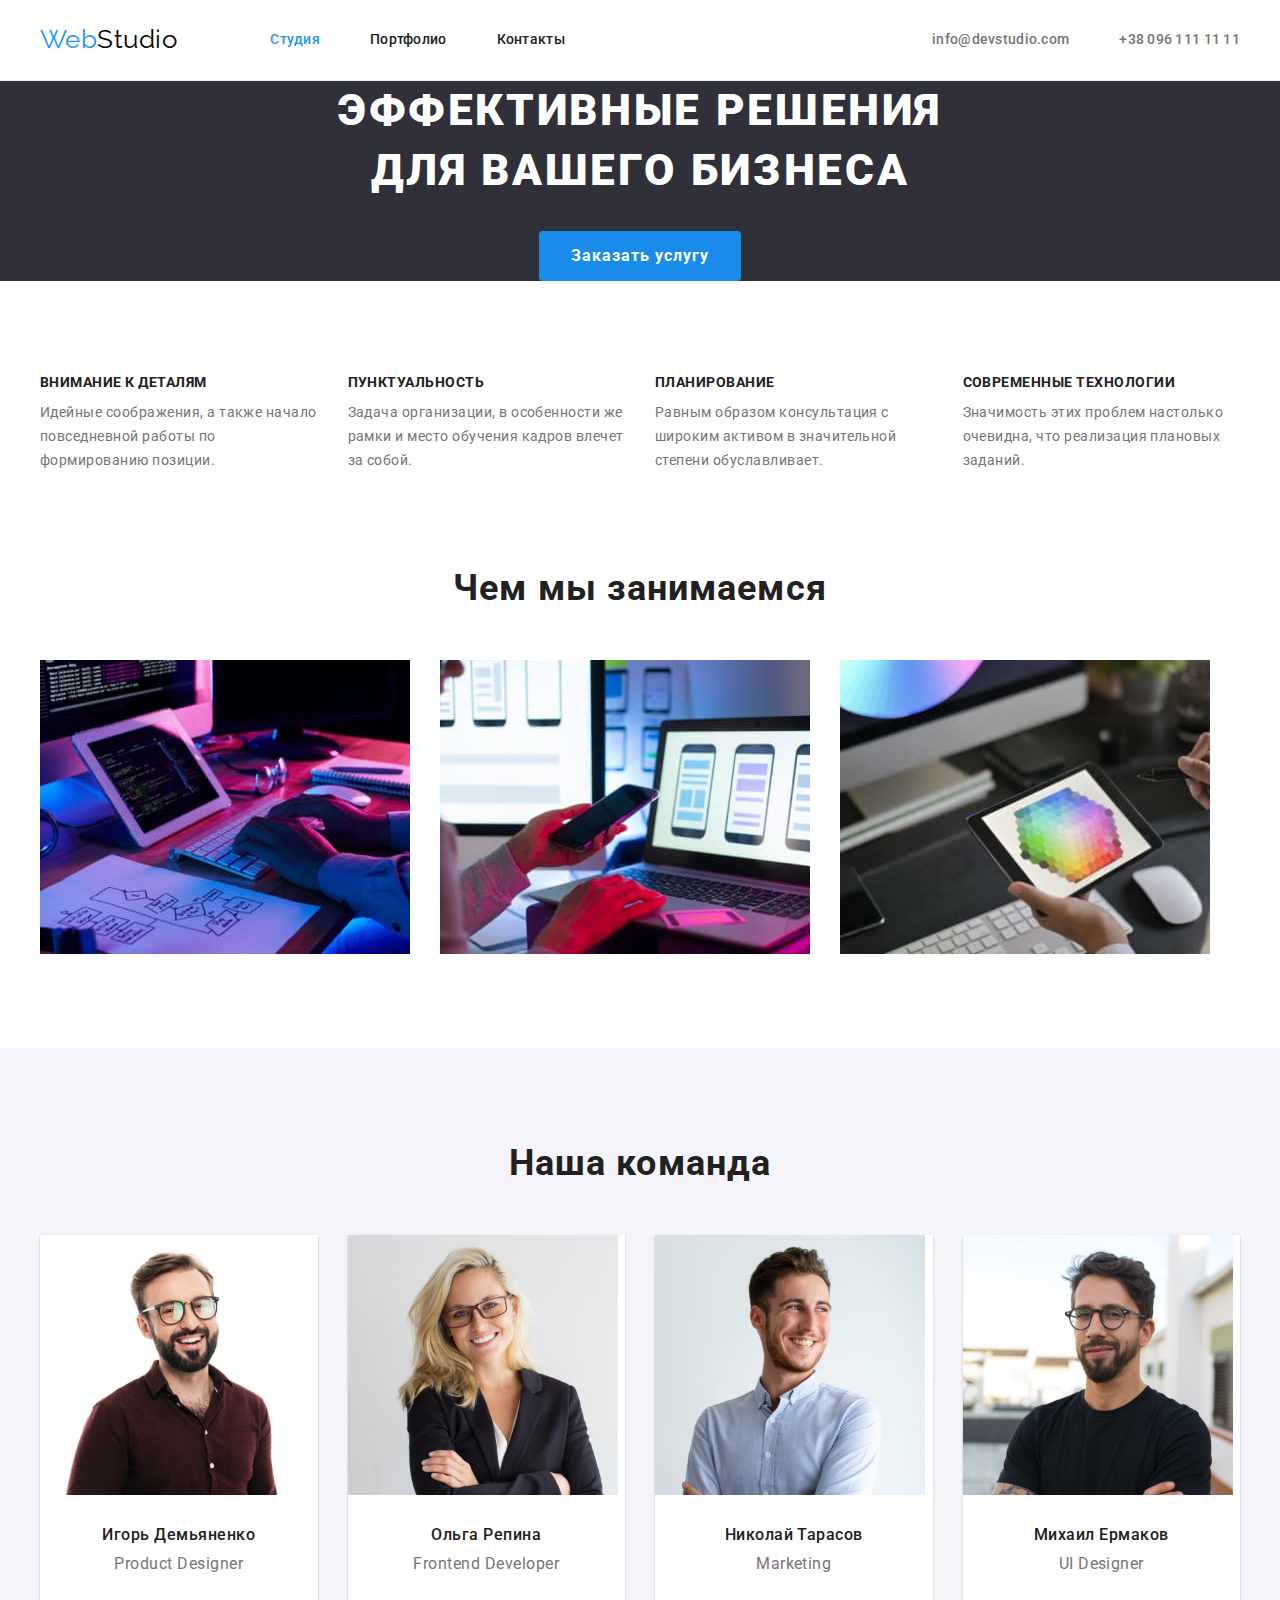
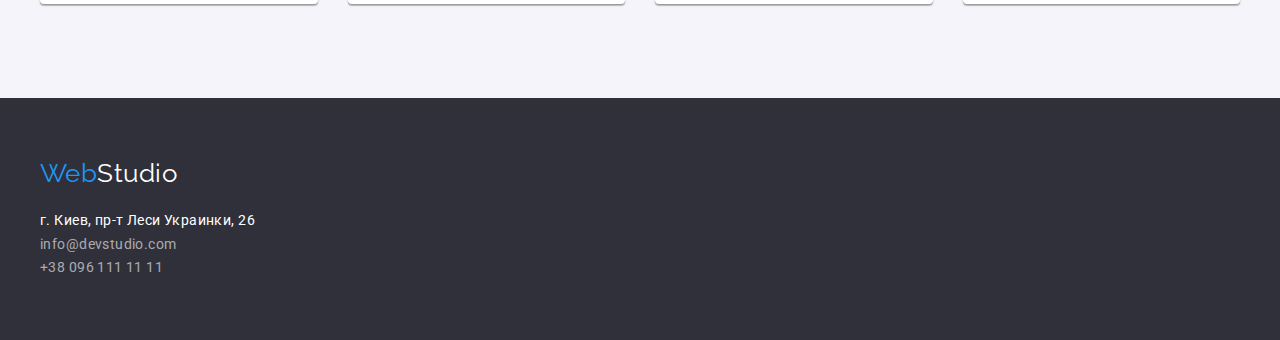
==== index.html @ 028fda59 "Копирует файлы и папки с ДЗ-3" ====
<!DOCTYPE html>
  <html lang="ru">
  <head>
    <meta charset="UTF-8">
    <meta http-equiv="X-UA-Compatible" content="IE=edge">
    <meta name="viewport" content="width=device-width, initial-scale=1.0">
    <title>Студия</title>
    <link rel="preconnect" href="https://fonts.googleapis.com">
    <link rel="preconnect" href="https://fonts.gstatic.com" crossorigin>
    <link href="https://fonts.googleapis.com/css2?family=Raleway:wght@700&family=Roboto:wght@400;500;700;900&display=swap"
      rel="stylesheet">
    <link rel="stylesheet" href="https://cdnjs.cloudflare.com/ajax/libs/modern-normalize/1.1.0/modern-normalize.min.css"
      integrity="sha512-wpPYUAdjBVSE4KJnH1VR1HeZfpl1ub8YT/NKx4PuQ5NmX2tKuGu6U/JRp5y+Y8XG2tV+wKQpNHVUX03MfMFn9Q=="
      crossorigin="anonymous" referrerpolicy="no-referrer">
    <link rel="stylesheet" href="./css/reset.css">
    <link rel="stylesheet" href="./css/styles.css">
  </head>
  <body>
    <!-- Шапка сайта -->
    <header class="page-header">
      <div class="container header-container">
        <!-- Главная навигация -->
        <nav class="site-nav">
            <a class="logo" href="index.html" lang="en">Web<span class="logo-header-black">Studio</span></a>
          <ul class="main-nav">
            <li class="item"><a href="index.html" class="link current">Студия</a></li>
            <li class="item"><a href="portfolio.html" class="link">Портфолио</a></li>
            <li class="item"><a href="" class="link">Контакты</a></li>
          </ul>
        </nav>
        <!-- Контакты -->
        <ul class="contacts-nav">
          <li class="item"><a class="link" href="mailto:info@devstudio.com">info@devstudio.com</a></li>
          <li class="item"><a class="link" href="tel:+380961111111">+38 096 111 11 11</a></li>
        </ul>
      </div>
    </header>
    <!-- Уникальный контент страницы -->
    <main>
      <!-- Блок герой -->
      <section class="hero">
        <h1 class="hero-title">Эффективные решения для вашего бизнеса</h1>
        <button class="hero-btn btn" type="button">Заказать услугу</button>
      </section>
      <!-- Наши преимущества -->
      <section class="section">
        <div class="container">
          <!-- Скрыть этот заголовок с помощью css -->
          <h2 class="section-title hiden">Наши преимущества</h2>
          <ul class="feature-list">
            <li class="item">
              <h3 class="title">Внимание к деталям</h3>
              <p class="text">Идейные соображения, а также начало повседневной работы по формированию позиции.</p>
            </li>
            <li class="item">
              <h3 class="title">Пунктуальность</h3>
              <p class="text">Задача организации, в особенности же рамки и место обучения кадров влечет за собой.</p>
            </li>
            <li class="item">
              <h3 class="title">Планирование</h3>
              <p class="text">Равным образом консультация с широким активом в значительной степени обуславливает.</p>
            </li>
            <li class="item">
              <h3 class="title">Современные технологии</h3>
              <p class="text">Значимость этих проблем настолько очевидна, что реализация плановых заданий.</p>
            </li>
          </ul>
        </div>
          </section>
          <!-- Чем мы занимаемся -->
          <section class="section no-padding-top">
            <div class="container">
              <h2 class="section-title">Чем мы занимаемся</h2>
              <ul class="gallery-list">
                <li class="item"><img src="./images/website.jpg" alt="Десктопные приложения" width="370" /></li>
                <li class="item"><img src="./images/mobile.jpg" alt="Мобильные приложения" width="370" /></li>
                <li class="item"><img src="./images/design.jpg" alt="Дизайнерские решения" width="370" /></li>
              </ul>
            </div>
          </section>
          <!-- Наша команда -->
          <section class="section team">
            <div class="container">
              <h2 class="section-title">Наша команда</h2>
              <ul class="team-list">
                <li class="item">
                  <img class="photo" src="./images/product-designer.jpg" alt="Product Designer" width="270">
                  <div class="team-employee">
                    <h3 class="member">Игорь Демьяненко</h3>
                    <p class="position" lang="en">Product Designer</p>
                  </div>
                </li>
                <li class="item">
                  <img class="photo" src="./images/frontent-developer.jpg" alt="Frontend Developer" width="270">
                  <div class="team-employee">
                    <h3 class="member">Ольга Репина</h3>
                    <p class="position" lang="en">Frontend Developer</p>
                  </div>
                </li>
                <li class="item">
                  <img class="photo" src="./images/marketing.jpg" alt="Marketing" width="270">
                  <div class="team-employee">
                    <h3 class="member">Николай Тарасов</h3>
                    <p class="position" lang="en">Marketing</p>
                  </div>
                </li>
                <li class="item">
                  <img class="photo" src="./images/ui-designer.jpg" alt="UI Designer" width="270">
                  <div class="team-employee">
                    <h3 class="member">Михаил Ермаков</h3>
                    <p class="position" lang="en">UI Designer</p>
                  </div>
                </li>
              </ul>
            </div>
      </section>
    </main>
    <footer class="footer">
      <div class="container">
        <a class="logo logo-footer" href="index.html" lang="en">Web<span class="logo-footer-white">Studio</span></a>
        <address>
          <ul class="contacts-footer">
            <li><a class="link"
                href="https://www.google.com.ua/maps/place/%D0%B1%D1%83%D0%BB.+%D0%9B%D0%B5%D1%81%D0%B8+%D0%A3%D0%BA%D1%80%D0%B0%D0%B8%D0%BD%D0%BA%D0%B8,+26,+%D0%9A%D0%B8%D0%B5%D0%B2,+02000/@50.4265841,30.5361971,17z/data=!3m1!4b1!4m5!3m4!1s0x40d4cf0e033ecbe9:0x57a4dffefec77da0!8m2!3d50.4265807!4d30.5383858?hl=ru"><span
                  class="address">г. Киев, пр-т Леси Украинки, 26</span></a>
            </li>
            <li><a class="link" href="mailto:info@devstudio.com">info@devstudio.com</a>
            </li>
            <li><a class="link" href="tel:+380961111111">+38 096 111 11 11</a>
            </li>
          </ul>
        </address>
      </div>
    </footer>
  </body>
  </html>
---- css/styles.css ----
:root {
  --primary-text-color: #757575;
  --title-text-color: #212121;
  --accent-color: #2196f3;
  --card-set-gap: 30px;
  --card-shadow: 0px 1px 3px rgba(0, 0, 0, 0.12), 0px 1px 1px rgba(0, 0, 0, 0.14),
    0px 2px 1px rgba(0, 0, 0, 0.2);
  --card-border: 1px solid #eeeeee;
}

body {
  background-color: #ffffff;
  color: var(--primary-text-color);
  font-family: Roboto, sans-serif;
  letter-spacing: 0.03em;
}

.container {
  width: 1200px;
  padding-left: 15px;
  padding-right: 15px;
  margin: 0 auto;
}

/* Шапка сайта */
.page-header {
  border-bottom: 1px solid #ececec;
}

.header-container {
  display: flex;
  align-items: center;
  justify-content: space-between;
}

.site-nav {
  display: flex;
  align-items: center;
}

/* Логотип */
.logo {
  color: var(--accent-color);
  font-family: Raleway, sans-serif;
  font-size: 26px;
  line-height: 1.2;
}

.logo-header-black {
  color: #000000;
}

/* Главная навигация */
.main-nav {
  display: flex;
  margin-left: 93px;
}

.main-nav .item:not(:last-child) {
  margin-right: 50px;
}

.main-nav .link {
  display: block;
  padding-top: 32px;
  padding-bottom: 32px;

  color: var(--title-text-color);
  font-weight: 500;
  font-size: 14px;
  line-height: 1.14;
  letter-spacing: 0.02em;
}

/* Контакты хедер*/
.contacts-nav {
  display: flex;
}

.contacts-nav .item:not(:last-child) {
  margin-right: 50px;
}

.contacts-nav .link {
  display: block;
  padding-top: 32px;
  padding-bottom: 32px;

  color: var(--primary-text-color);
  font-weight: 500;
  font-size: 14px;
  line-height: 1.14;
  letter-spacing: 0.02em;
}

.main-nav .link:hover,
.main-nav .link:focus,
.contacts-nav .link:hover,
.contacts-nav .link:focus {
  color: var(--accent-color);
}

.main-nav .link.current {
  color: var(--accent-color);
}

/* Блок герой, футер*/
.hero {
  background-color: #2f303a;
}

.hero {
  text-align: center;
}

.hero-title {
  margin-bottom: 30px;
  max-width: 696px;
  margin-left: auto;
  margin-right: auto;

  color: #ffffff;
  font-weight: 900;
  font-size: 44px;
  line-height: 1.36;
  letter-spacing: 0.06em;
  text-transform: uppercase;
}

/* Кнопка */
.btn {
  border-radius: 4px;

  font-family: inherit;
  font-weight: 700;
  font-size: 16px;
  line-height: 1.9;
  text-align: center;
  letter-spacing: 0.06em;
  cursor: pointer;
}

.hero-btn {
  padding: 10px 32px;
  min-width: 200px;

  background-color: #188ce8;
  color: #ffffff;
}

.btn:hover,
.btn:focus {
  background-color: var(--accent-color);
}

/* Секции */
.section {
  padding-top: 94px;
  padding-bottom: 94px;
}

.section.no-padding-top {
  padding-top: 0;
}

.section-title.hiden {
  display: none;
}

.section-title {
  margin-bottom: 50px;

  color: var(--title-text-color);
  font-size: 36px;
  line-height: 1.2;
  text-align: center;
  letter-spacing: 0.03em;
}

/* Преимущества */
.feature-list {
  display: flex;
  margin-top: calc(-1 * var(--card-set-gap));
  margin-left: calc(-1 * var(--card-set-gap));
}

.feature-list .item {
  margin-top: var(--card-set-gap);
  margin-left: var(--card-set-gap);
  flex-basis: calc(100% / 4 - var(--card-set-gap));
}

.feature-list .title {
  margin-bottom: 10px;

  color: var(--title-text-color);
  font-size: 14px;
  line-height: 1.14;
  text-transform: uppercase;
}

.feature-list .text {
  font-size: 14px;
  line-height: 1.71;
}

/* Чем мы занимаемся */
.gallery-list {
  display: flex;
  margin-top: calc(-1 * var(--card-set-gap));
  margin-left: calc(-1 * var(--card-set-gap));
}

.gallery-list .item {
  display: flex;
  margin-top: var(--card-set-gap);
  margin-left: var(--card-set-gap);
}

/* Наша команда */
.team-list {
  display: flex;
  margin-top: calc(-1 * var(--card-set-gap));
  margin-left: calc(-1 * var(--card-set-gap));
}

.team-list .item {
  margin-top: var(--card-set-gap);
  margin-left: var(--card-set-gap);
  flex-basis: calc(100% / 4 - var(--card-set-gap));
  border-radius: 0px 0px 4px 4px;

  background-color: #ffffff;
  box-shadow: var(--card-shadow);
}

.team {
  background-color: #f5f4fa;
}

.team-employee {
  padding: 30px 0;
  text-align: center;
}

.team .member {
  margin-bottom: 10px;

  color: var(--title-text-color);
  font-weight: 500;
  font-size: 16px;
  line-height: 1.2;
}

.team .position {
  font-size: 16px;
  line-height: 1.2;
}

/* Футер */
.footer {
  background-color: #2f303a;
}

.logo.logo-footer {
  display: block;
  padding-top: 60px;
  margin-bottom: 20px;
}

.logo-footer-white {
  color: #ffffff;
}

.contacts-footer {
  padding-bottom: 60px;
}

.contacts-footer .link:hover,
.contacts-footer .link:focus {
  color: var(--accent-color);
}

.contacts-footer .link,
.contacts-footer .address {
  display: block;

  color: rgba(255, 255, 255, 0.6);
  font-family: Roboto, sans-serif;
  font-style: normal;
  font-size: 14px;
  line-height: 1.7;
  letter-spacing: 0.03em;
}

.contacts-footer .address {
  color: #ffffff;
}

/* Страница портфолио */
/* Фильтр кнопки */
.filter-list {
  display: flex;
  justify-content: center;
  margin-bottom: 50px;
}

.filter-btn {
  padding: 6px 22px;
  min-width: 73px;

  background-color: #f5f4fa;
  color: var(--title-text-color);
}

.filter-btn:not(:last-child) {
  margin-right: 8px;
}

.filter-btn:hover,
.filter-btn:focus {
  color: #ffffff;
  background-color: var(--accent-color);
}

/* Проекты */
.projects {
  display: flex;
  flex-wrap: wrap;
  margin-top: calc(-1 * var(--card-set-gap));
  margin-left: calc(-1 * var(--card-set-gap));
}

.projects .item {
  margin-top: var(--card-set-gap);
  margin-left: var(--card-set-gap);
  flex-basis: calc(100% / 3 - var(--card-set-gap));
}

.card {
  border: var(--card-border);
  background-color: #ffffff;
}

.card-content {
  display: block;
  padding: 20px 24px;
}
.projects .card-title {
  margin-bottom: 4px;

  color: var(--title-text-color);
  font-size: 18px;
  line-height: 2;
  letter-spacing: 0.06em;
}

.projects .card-filter {
  color: var(--primary-text-color);
  font-size: 16px;
  line-height: 1.9;
}
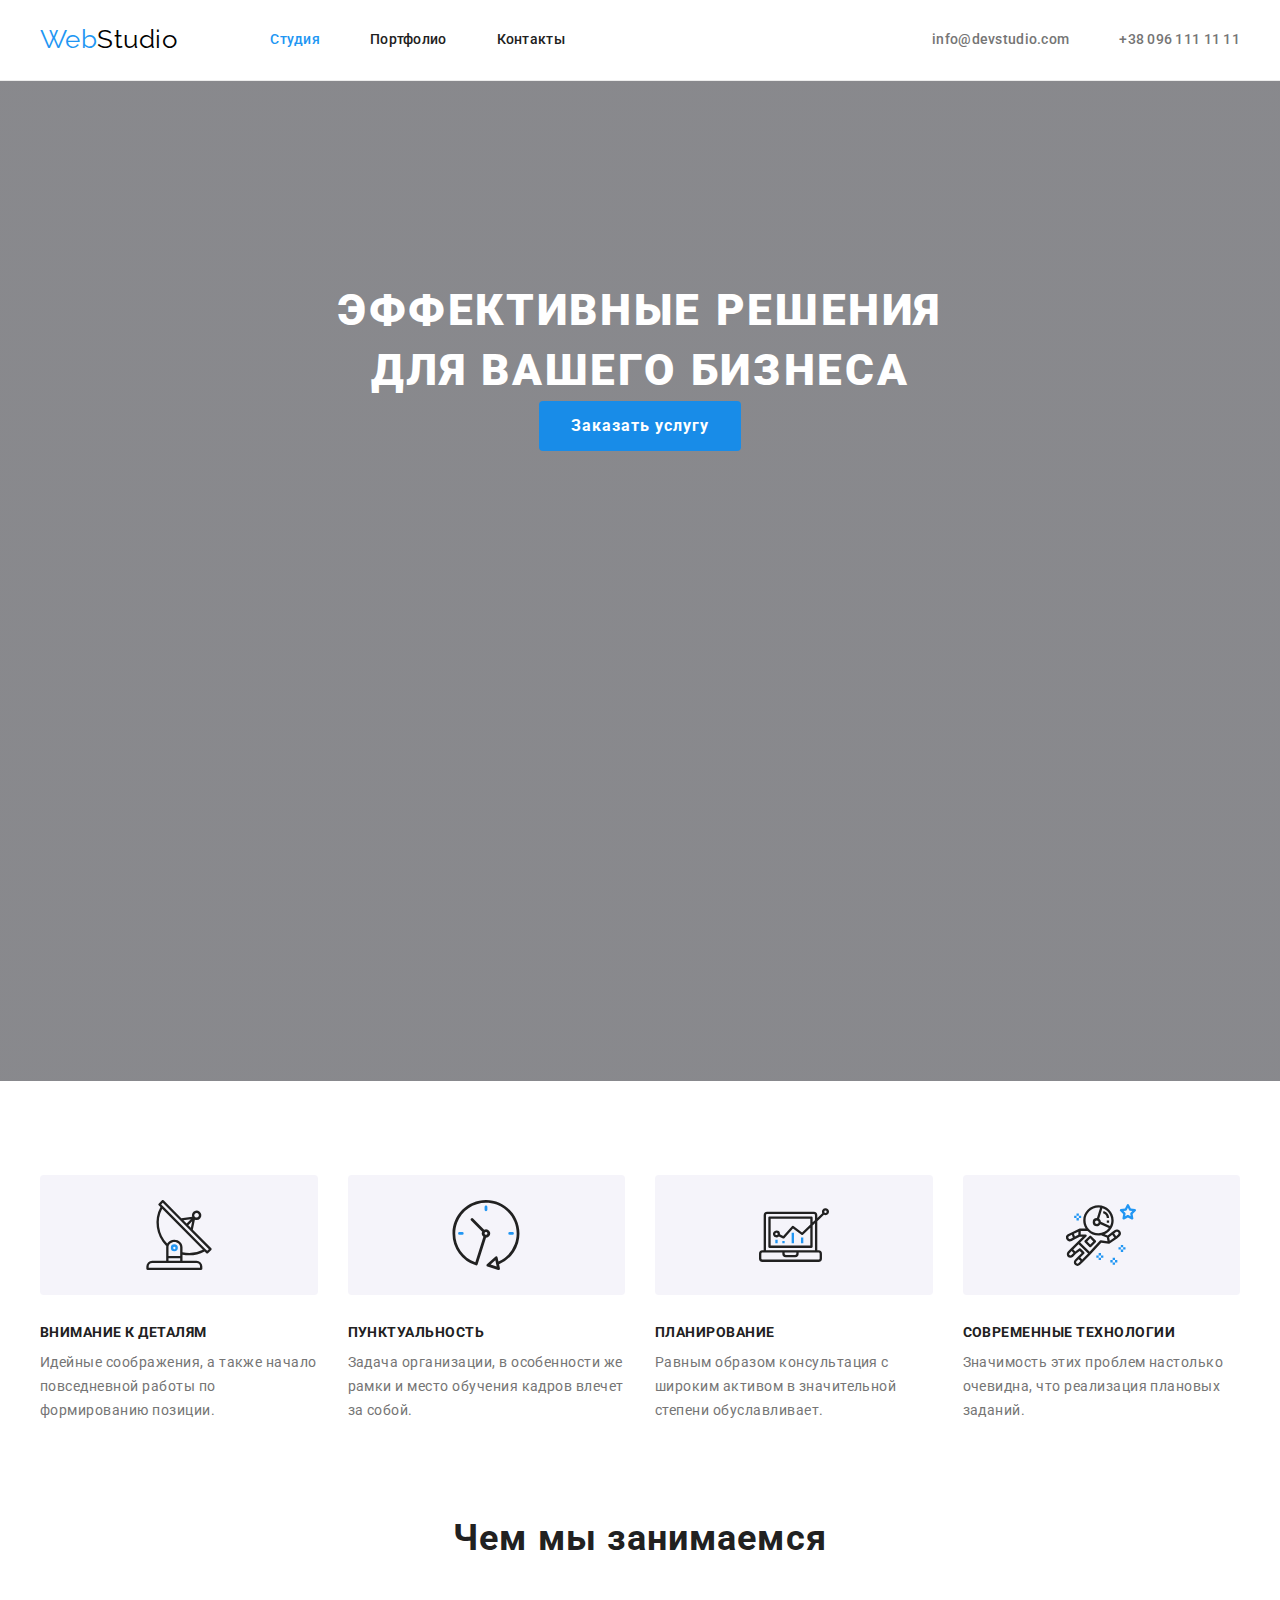
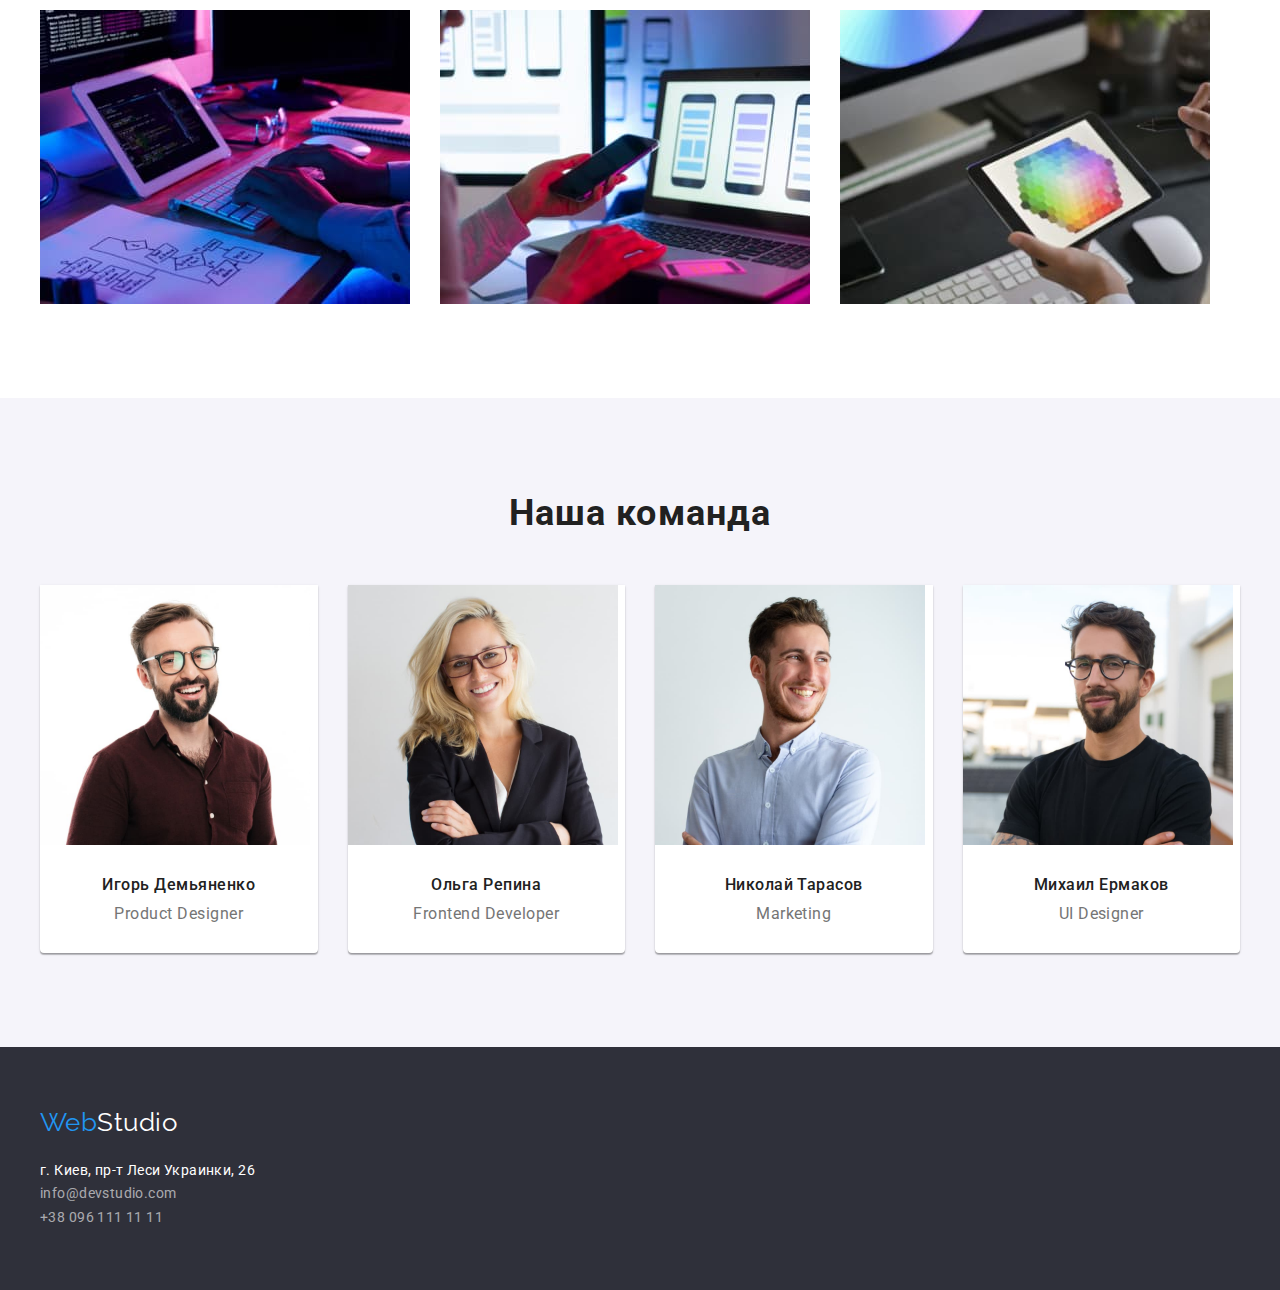
==== commit 4e60ae57: "Добавляет иконки в секцию Преимущества" ====
--- a/index.html
+++ b/index.html
@@ -30,7 +30,11 @@
         </nav>
         <!-- Контакты -->
         <ul class="contacts-nav">
-          <li class="item"><a class="link" href="mailto:info@devstudio.com">info@devstudio.com</a></li>
+          <li class="item"><a class="link" href="mailto:info@devstudio.com">
+            <!-- <svg class="link-icon">
+              <use href="./images/sprite.svg#envelope"></use>
+            </svg> -->
+            info@devstudio.com</a></li>
           <li class="item"><a class="link" href="tel:+380961111111">+38 096 111 11 11</a></li>
         </ul>
       </div>
@@ -48,19 +52,19 @@
           <!-- Скрыть этот заголовок с помощью css -->
           <h2 class="section-title hiden">Наши преимущества</h2>
           <ul class="feature-list">
-            <li class="item">
+            <li class="item icon-antenna">
               <h3 class="title">Внимание к деталям</h3>
               <p class="text">Идейные соображения, а также начало повседневной работы по формированию позиции.</p>
             </li>
-            <li class="item">
+            <li class="item icon-clock">
               <h3 class="title">Пунктуальность</h3>
               <p class="text">Задача организации, в особенности же рамки и место обучения кадров влечет за собой.</p>
             </li>
-            <li class="item">
+            <li class="item icon-diagram">
               <h3 class="title">Планирование</h3>
               <p class="text">Равным образом консультация с широким активом в значительной степени обуславливает.</p>
             </li>
-            <li class="item">
+            <li class="item icon-astronaut">
               <h3 class="title">Современные технологии</h3>
               <p class="text">Значимость этих проблем настолько очевидна, что реализация плановых заданий.</p>
             </li>
--- a/css/styles.css
+++ b/css/styles.css
@@ -73,6 +73,17 @@
 }
 
 /* Контакты хедер*/
+/* .link-icon {
+  width: 16px;
+  height: 12px;
+  fill: var(--primary-text-color);
+} */
+
+/* .link:hover,
+.link:focus {
+  fill: var(--accent-color);
+} */
+
 .contacts-nav {
   display: flex;
 }
@@ -106,7 +117,16 @@
 
 /* Блок герой, футер*/
 .hero {
-  background-color: #2f303a;
+  max-width: 1600px;
+  height: 600px;
+  background-color: #c4c4c4;
+  background-image: linear-gradient(to right, rgba(47, 48, 58, 0.4), rgba(47, 48, 58, 0.4)),
+    url('../images/hero-img.jpg');
+  margin: 0 auto;
+  padding: 200px 0;
+  background-size: cover;
+  background-repeat: no-repeat;
+  background-position: center;
 }
 
 .hero {
@@ -116,9 +136,7 @@
 .hero-title {
   margin-bottom: 30px;
   max-width: 696px;
-  margin-left: auto;
-  margin-right: auto;
-
+  margin: 0 auto;
   color: #ffffff;
   font-weight: 900;
   font-size: 44px;
@@ -178,6 +196,21 @@
 }
 
 /* Преимущества */
+/* .icon {
+  width: 270px;
+  height: 120px;
+  margin-bottom: 30px;
+  background-color: #f5f4fa;
+  border-radius: 4px;
+} */
+
+/* .icon:nth-child(1) {
+  background-image: url('../images/antenna.svg');
+  background-repeat: no-repeat;
+  background-position: center;
+}
+ */
+
 .feature-list {
   display: flex;
   margin-top: calc(-1 * var(--card-set-gap));
@@ -188,6 +221,43 @@
   margin-top: var(--card-set-gap);
   margin-left: var(--card-set-gap);
   flex-basis: calc(100% / 4 - var(--card-set-gap));
+}
+
+.feature-list .item::before {
+  display: block;
+  content: '';
+  height: 120px;
+  background-color: #f5f4fa;
+  border-radius: 4px;
+  margin-bottom: 30px;
+}
+
+.feature-list .item.icon-antenna::before {
+  background-image: url('../images/antenna.svg');
+  background-repeat: no-repeat;
+  background-position: center;
+  background-size: 70px;
+}
+
+.feature-list .item.icon-clock::before {
+  background-image: url('../images/clock.svg');
+  background-repeat: no-repeat;
+  background-position: center;
+  background-size: 70px;
+}
+
+.feature-list .item.icon-diagram::before {
+  background-image: url('../images/diagram.svg');
+  background-repeat: no-repeat;
+  background-position: center;
+  background-size: 70px;
+}
+
+.feature-list .item.icon-astronaut::before {
+  background-image: url('../images/astronaut.svg');
+  background-repeat: no-repeat;
+  background-position: center;
+  background-size: 70px;
 }
 
 .feature-list .title {
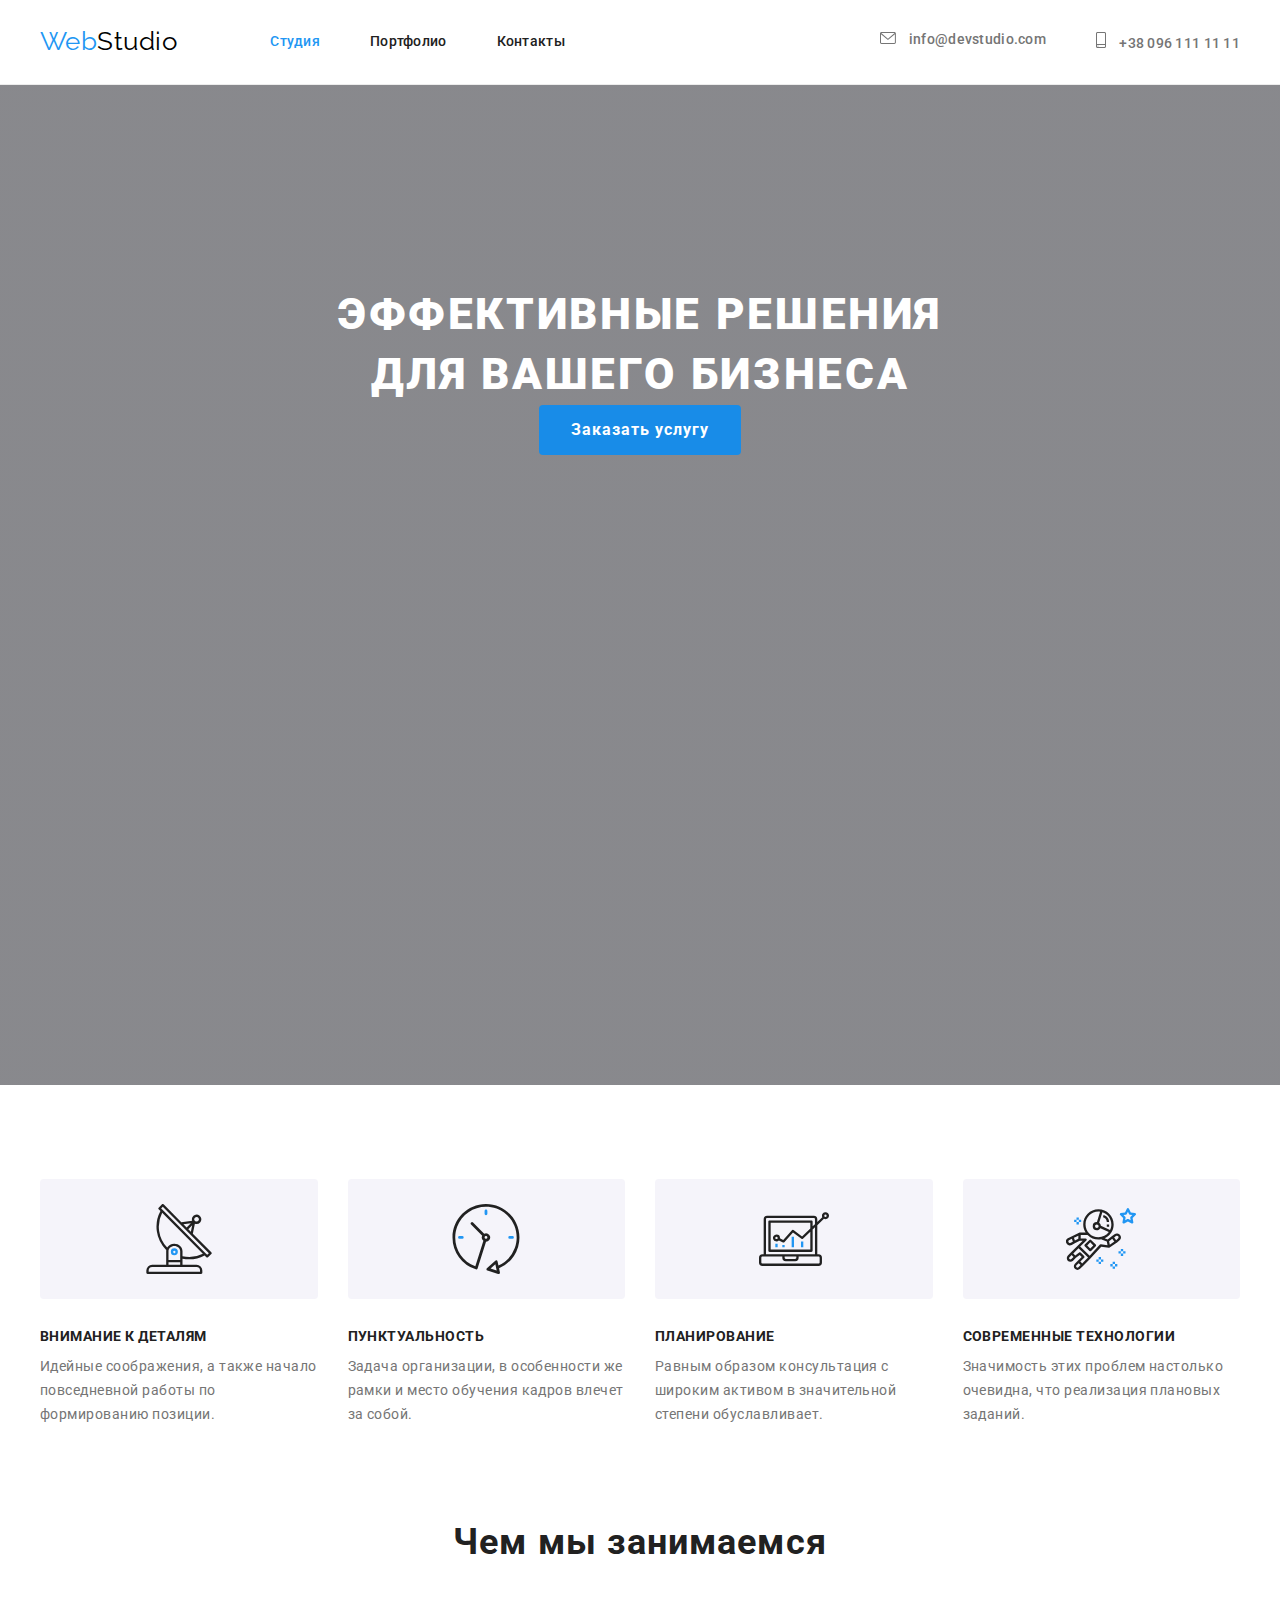
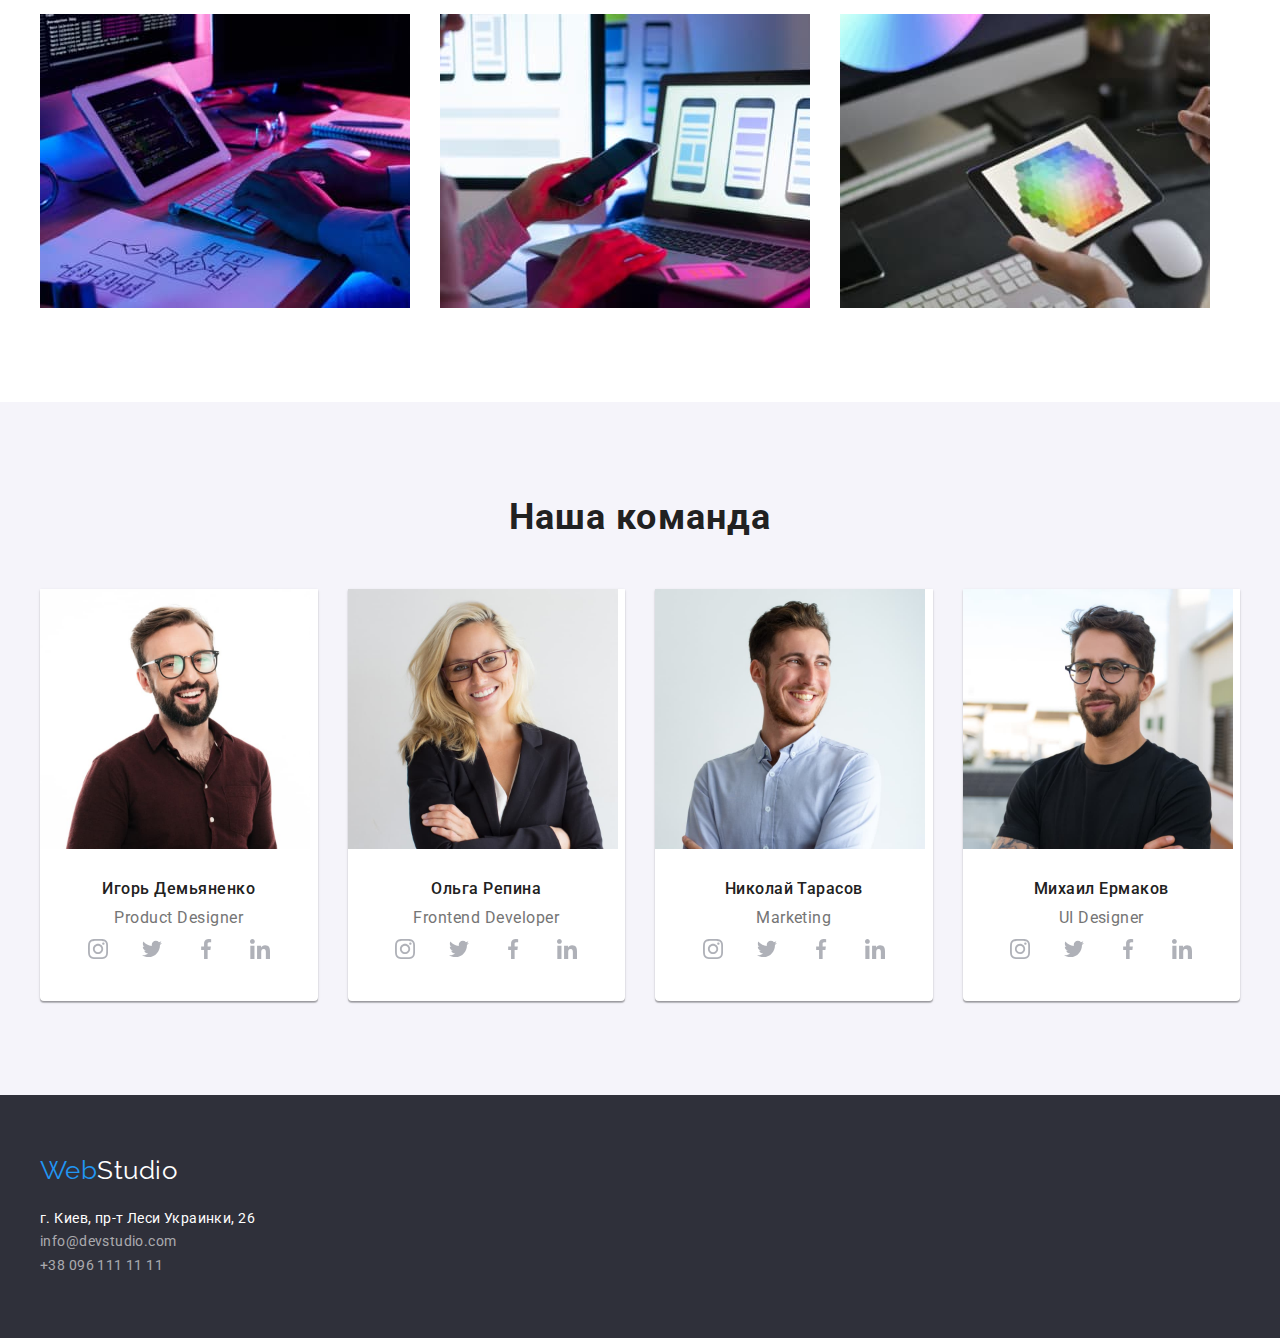
==== commit 6f95613f: "Добавляет иконки соц-сетей и иконки контактов в хедер" ====
--- a/index.html
+++ b/index.html
@@ -30,12 +30,22 @@
         </nav>
         <!-- Контакты -->
         <ul class="contacts-nav">
-          <li class="item"><a class="link" href="mailto:info@devstudio.com">
-            <!-- <svg class="link-icon">
-              <use href="./images/sprite.svg#envelope"></use>
-            </svg> -->
-            info@devstudio.com</a></li>
-          <li class="item"><a class="link" href="tel:+380961111111">+38 096 111 11 11</a></li>
+          <li class="item">
+            <a class="link mailto" href="mailto:info@devstudio.com">
+              <svg class="mailto-icon">
+                <use href="./images/sprite.svg#envelope"></use>
+              </svg>
+              info@devstudio.com
+            </a>
+          </li>
+          <li class="item">
+            <a class="link tel" href="tel:+380961111111">
+              <svg class="tel-icon">
+                <use href="./images/sprite.svg#smartphone"></use>
+              </svg>
+              +38 096 111 11 11
+            </a>
+          </li>
         </ul>
       </div>
     </header>
@@ -92,6 +102,36 @@
                   <div class="team-employee">
                     <h3 class="member">Игорь Демьяненко</h3>
                     <p class="position" lang="en">Product Designer</p>
+                    <ul class="social-list">
+                      <li class="social-item">
+                        <a class="social-link" href="">
+                          <svg class="social-icon">
+                            <use href="./images/sprite.svg#instagram"></use>
+                          </svg>
+                        </a>
+                      </li>
+                      <li class="social-item">
+                        <a class="social-link" href="">
+                          <svg class="social-icon">
+                            <use href="./images/sprite.svg#twitter"></use>
+                          </svg>
+                        </a>
+                      </li>
+                      <li class="social-item">
+                        <a class="social-link" href="">
+                          <svg class="social-icon">
+                            <use href="./images/sprite.svg#facebook"></use>
+                          </svg>
+                        </a>
+                      </li>
+                      <li class="social-item">
+                        <a class="social-link" href="">
+                          <svg class="social-icon">
+                            <use href="./images/sprite.svg#linkedin"></use>
+                          </svg>
+                        </a>
+                      </li>
+                    </ul>
                   </div>
                 </li>
                 <li class="item">
@@ -99,6 +139,36 @@
                   <div class="team-employee">
                     <h3 class="member">Ольга Репина</h3>
                     <p class="position" lang="en">Frontend Developer</p>
+                    <ul class="social-list">
+                      <li class="social-item">
+                        <a class="social-link" href="">
+                          <svg class="social-icon">
+                            <use href="./images/sprite.svg#instagram"></use>
+                          </svg>
+                        </a>
+                      </li>
+                      <li class="social-item">
+                        <a class="social-link" href="">
+                          <svg class="social-icon">
+                            <use href="./images/sprite.svg#twitter"></use>
+                          </svg>
+                        </a>
+                      </li>
+                      <li class="social-item">
+                        <a class="social-link" href="">
+                          <svg class="social-icon">
+                            <use href="./images/sprite.svg#facebook"></use>
+                          </svg>
+                        </a>
+                      </li>
+                      <li class="social-item">
+                        <a class="social-link" href="">
+                          <svg class="social-icon">
+                            <use href="./images/sprite.svg#linkedin"></use>
+                          </svg>
+                        </a>
+                      </li>
+                    </ul>
                   </div>
                 </li>
                 <li class="item">
@@ -106,6 +176,36 @@
                   <div class="team-employee">
                     <h3 class="member">Николай Тарасов</h3>
                     <p class="position" lang="en">Marketing</p>
+                    <ul class="social-list">
+                      <li class="social-item">
+                        <a class="social-link" href="">
+                          <svg class="social-icon">
+                            <use href="./images/sprite.svg#instagram"></use>
+                          </svg>
+                        </a>
+                      </li>
+                      <li class="social-item">
+                        <a class="social-link" href="">
+                          <svg class="social-icon">
+                            <use href="./images/sprite.svg#twitter"></use>
+                          </svg>
+                        </a>
+                      </li>
+                      <li class="social-item">
+                        <a class="social-link" href="">
+                          <svg class="social-icon">
+                            <use href="./images/sprite.svg#facebook"></use>
+                          </svg>
+                        </a>
+                      </li>
+                      <li class="social-item">
+                        <a class="social-link" href="">
+                          <svg class="social-icon">
+                            <use href="./images/sprite.svg#linkedin"></use>
+                          </svg>
+                        </a>
+                      </li>
+                    </ul>
                   </div>
                 </li>
                 <li class="item">
@@ -113,6 +213,36 @@
                   <div class="team-employee">
                     <h3 class="member">Михаил Ермаков</h3>
                     <p class="position" lang="en">UI Designer</p>
+                    <ul class="social-list">
+                      <li class="social-item">
+                        <a class="social-link" href="">
+                          <svg class="social-icon">
+                            <use href="./images/sprite.svg#instagram"></use>
+                          </svg>
+                        </a>
+                      </li>
+                      <li class="social-item">
+                        <a class="social-link" href="">
+                          <svg class="social-icon">
+                            <use href="./images/sprite.svg#twitter"></use>
+                          </svg>
+                        </a>
+                      </li>
+                      <li class="social-item">
+                        <a class="social-link" href="">
+                          <svg class="social-icon">
+                            <use href="./images/sprite.svg#facebook"></use>
+                          </svg>
+                        </a>
+                      </li>
+                      <li class="social-item">
+                        <a class="social-link" href="">
+                          <svg class="social-icon">
+                            <use href="./images/sprite.svg#linkedin"></use>
+                          </svg>
+                        </a>
+                      </li>
+                    </ul>
                   </div>
                 </li>
               </ul>
--- a/css/styles.css
+++ b/css/styles.css
@@ -6,6 +6,7 @@
   --card-shadow: 0px 1px 3px rgba(0, 0, 0, 0.12), 0px 1px 1px rgba(0, 0, 0, 0.14),
     0px 2px 1px rgba(0, 0, 0, 0.2);
   --card-border: 1px solid #eeeeee;
+  --icons-color: #afb1b8;
 }
 
 body {
@@ -73,17 +74,6 @@
 }
 
 /* Контакты хедер*/
-/* .link-icon {
-  width: 16px;
-  height: 12px;
-  fill: var(--primary-text-color);
-} */
-
-/* .link:hover,
-.link:focus {
-  fill: var(--accent-color);
-} */
-
 .contacts-nav {
   display: flex;
 }
@@ -113,6 +103,20 @@
 
 .main-nav .link.current {
   color: var(--accent-color);
+}
+
+.mailto-icon {
+  width: 16px;
+  height: 12px;
+  fill: currentColor;
+  margin-right: 10px;
+}
+
+.tel-icon {
+  width: 10px;
+  height: 16px;
+  fill: currentColor;
+  margin-right: 10px;
 }
 
 /* Блок герой, футер*/
@@ -196,21 +200,6 @@
 }
 
 /* Преимущества */
-/* .icon {
-  width: 270px;
-  height: 120px;
-  margin-bottom: 30px;
-  background-color: #f5f4fa;
-  border-radius: 4px;
-} */
-
-/* .icon:nth-child(1) {
-  background-image: url('../images/antenna.svg');
-  background-repeat: no-repeat;
-  background-position: center;
-}
- */
-
 .feature-list {
   display: flex;
   margin-top: calc(-1 * var(--card-set-gap));
@@ -325,6 +314,46 @@
 .team .position {
   font-size: 16px;
   line-height: 1.2;
+}
+
+.team-employee .social-list {
+  display: flex;
+  justify-content: center;
+}
+
+.social-list .social-item {
+  width: 44px;
+  height: 44px;
+}
+
+.social-list .social-item + .social-item {
+  margin-left: 10px;
+}
+
+.social-list .social-link {
+  display: flex;
+  align-items: center;
+  justify-content: center;
+  width: 100%;
+  height: 100%;
+  border-radius: 50%;
+  background-color: #ffffff;
+}
+
+.social-list .social-link:hover,
+.social-list .social-link:focus {
+  background-color: var(--accent-color);
+}
+
+.social-list .social-link:hover .social-icon,
+.social-list .social-link:focus {
+  fill: #ffffff;
+}
+
+.social-list .social-icon {
+  width: 20px;
+  height: 20px;
+  fill: var(--icons-color);
 }
 
 /* Футер */
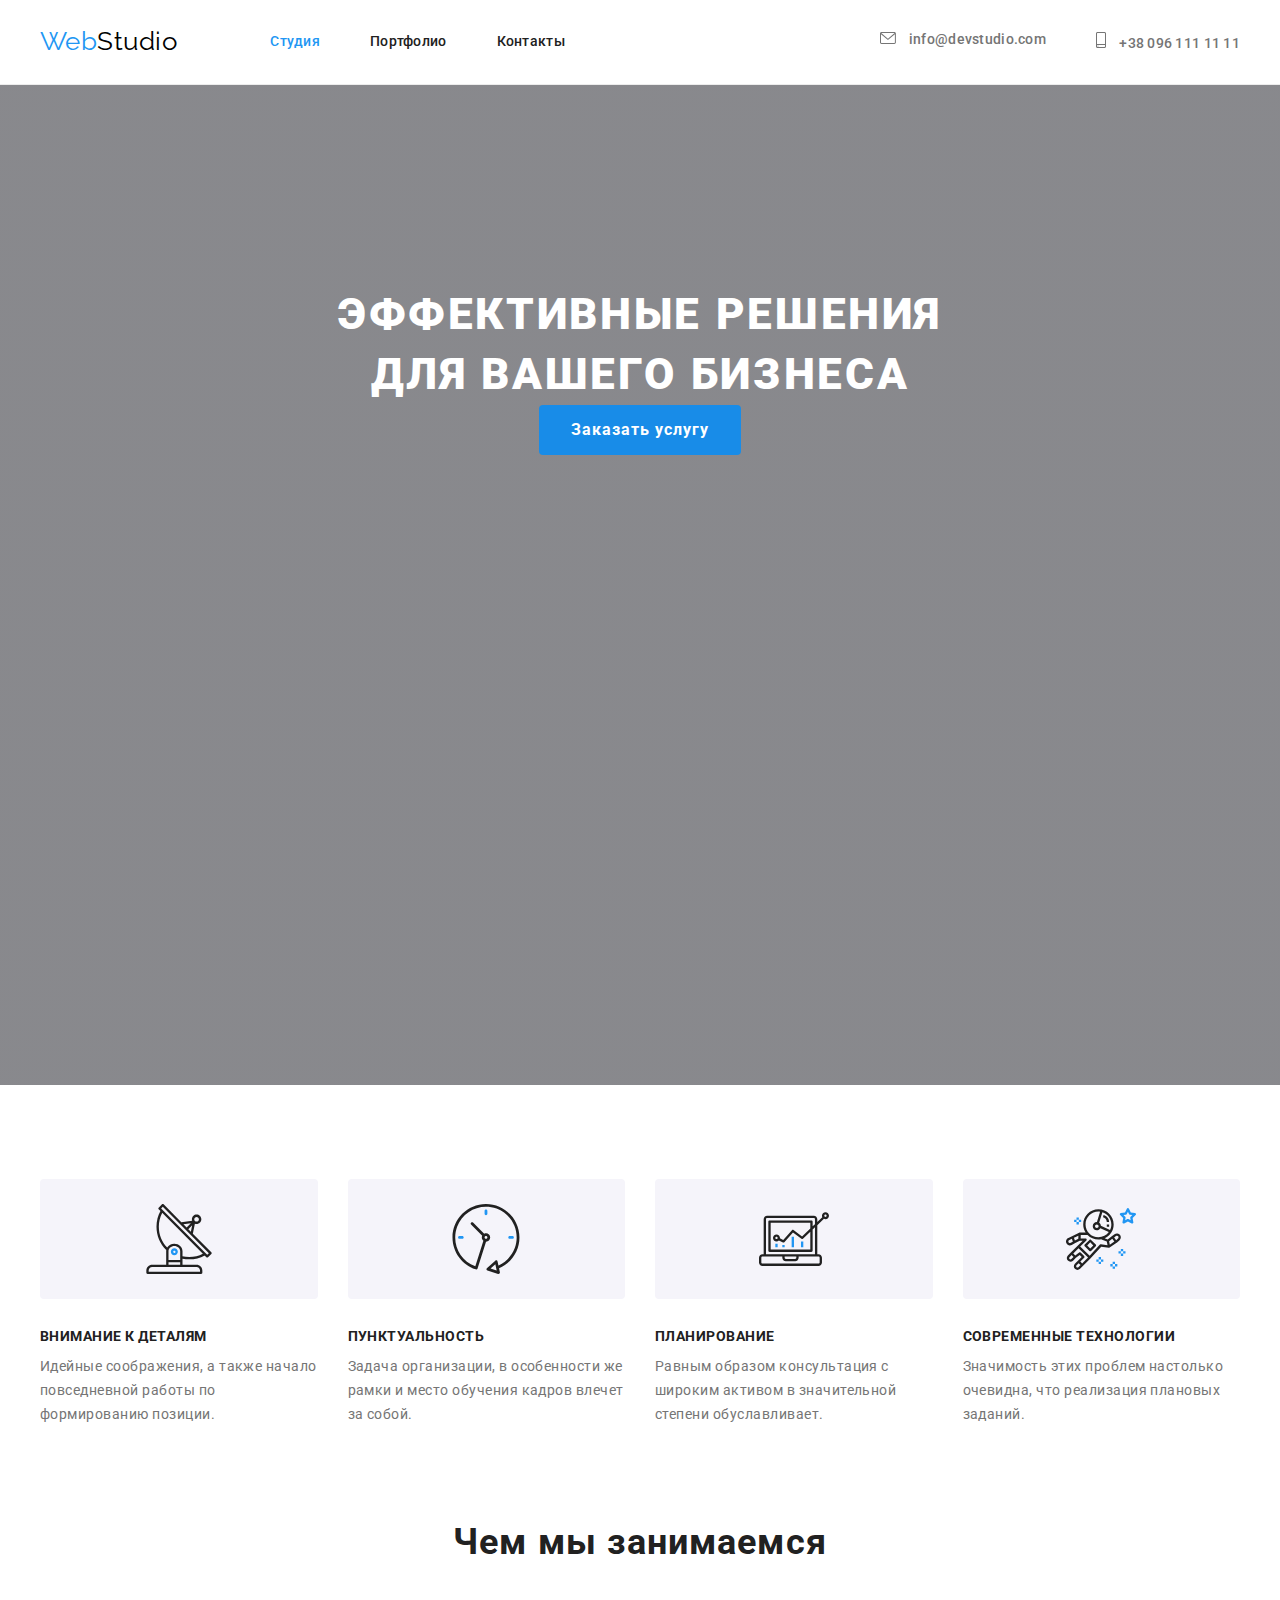
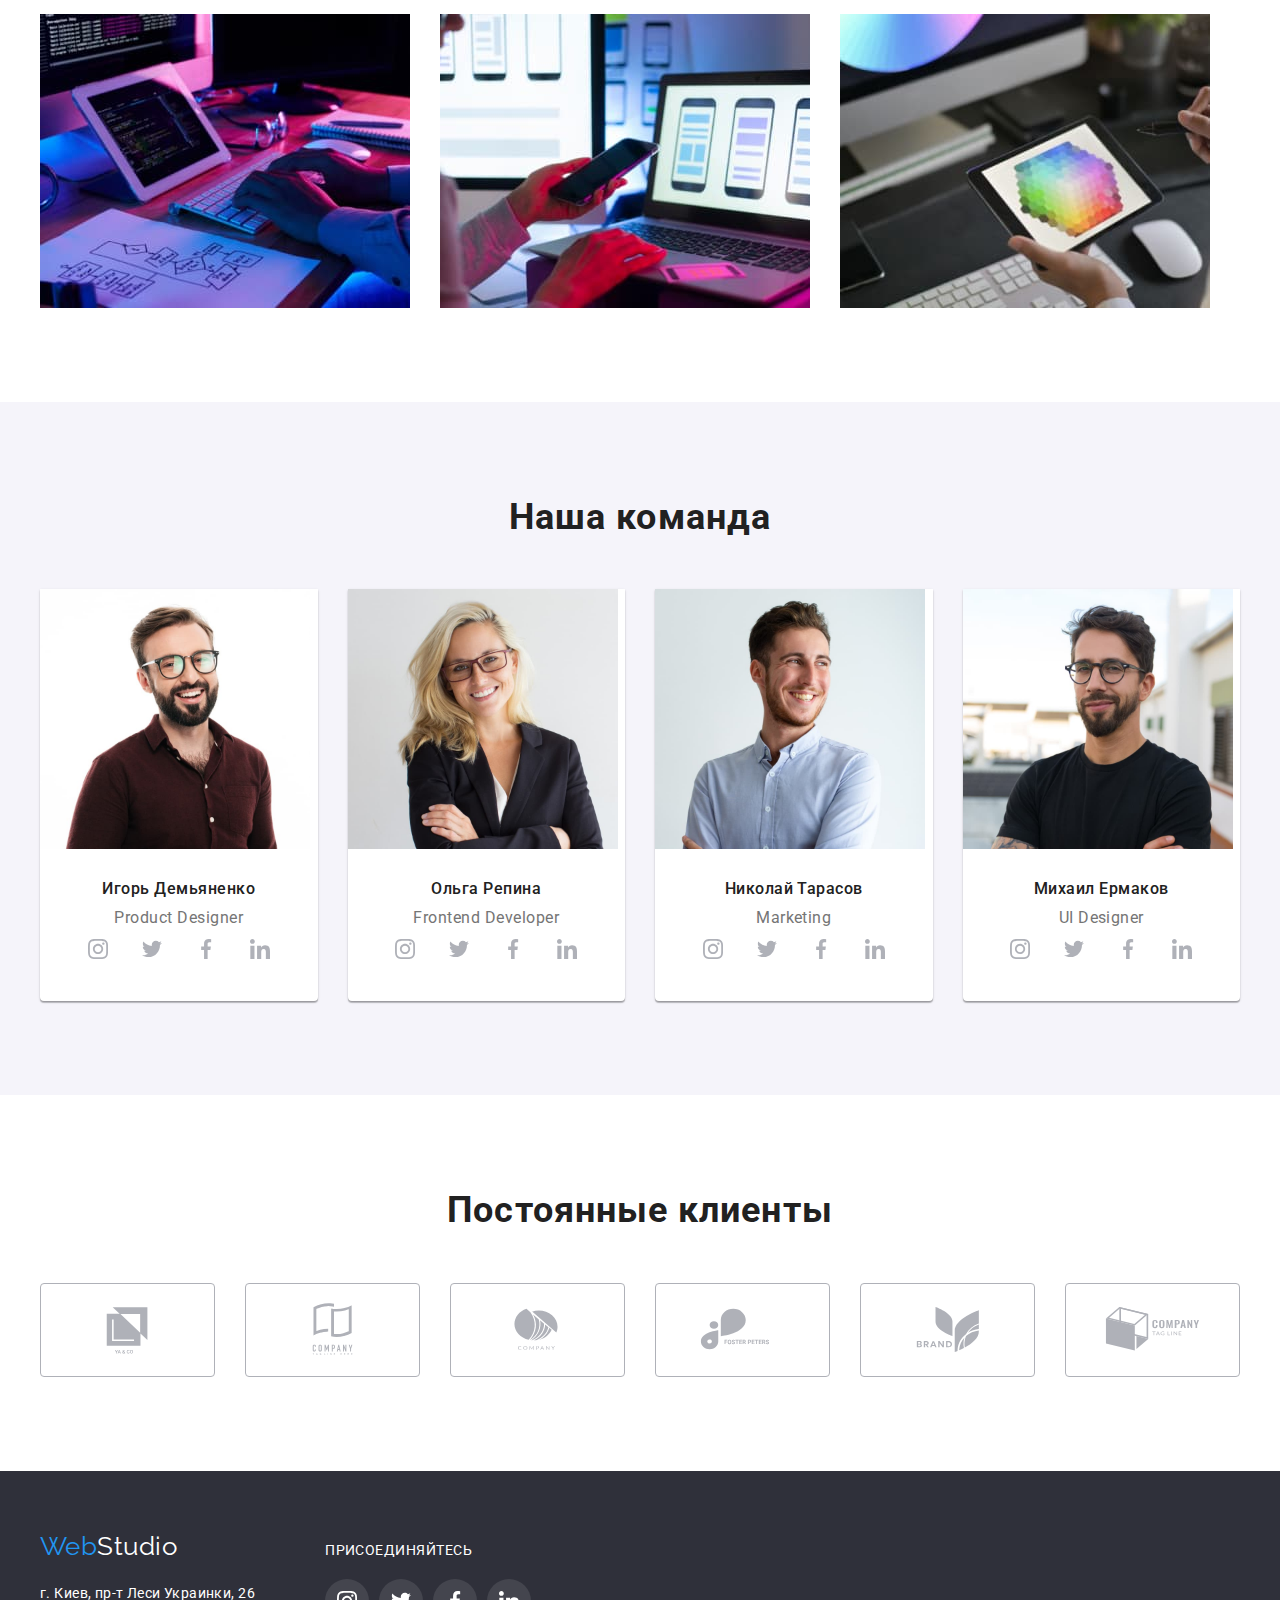
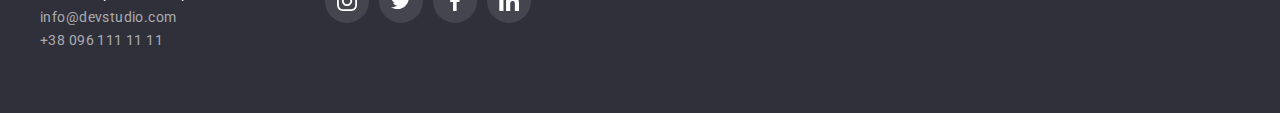
==== commit 0b07e28e: "Добавляет все декоративные элементы и эффекты на страницы Студия и Портфолио" ====
--- a/index.html
+++ b/index.html
@@ -62,19 +62,39 @@
           <!-- Скрыть этот заголовок с помощью css -->
           <h2 class="section-title hiden">Наши преимущества</h2>
           <ul class="feature-list">
-            <li class="item icon-antenna">
+            <li class="item">
+              <div class="icon-background">
+                <svg class="icon">
+                  <use href="./images/sprite.svg#antenna"></use>
+                </svg>
+              </div>
               <h3 class="title">Внимание к деталям</h3>
               <p class="text">Идейные соображения, а также начало повседневной работы по формированию позиции.</p>
             </li>
-            <li class="item icon-clock">
+            <li class="item">
+              <div class="icon-background">
+                <svg class="icon">
+                  <use href="./images/sprite.svg#clock"></use>
+                </svg>
+              </div>
               <h3 class="title">Пунктуальность</h3>
               <p class="text">Задача организации, в особенности же рамки и место обучения кадров влечет за собой.</p>
             </li>
-            <li class="item icon-diagram">
+            <li class="item">
+              <div class="icon-background">
+                <svg class="icon">
+                  <use href="./images/sprite.svg#diagram"></use>
+                </svg>
+              </div>
               <h3 class="title">Планирование</h3>
               <p class="text">Равным образом консультация с широким активом в значительной степени обуславливает.</p>
             </li>
-            <li class="item icon-astronaut">
+            <li class="item">
+              <div class="icon-background">
+                <svg class="icon">
+                  <use href="./images/sprite.svg#astronaut"></use>
+                </svg>
+              </div>
               <h3 class="title">Современные технологии</h3>
               <p class="text">Значимость этих проблем настолько очевидна, что реализация плановых заданий.</p>
             </li>
@@ -247,23 +267,105 @@
                 </li>
               </ul>
             </div>
-      </section>
+          </section>
+          <!-- Постоянные клиенты -->
+          <section class="section">
+            <div class="container">
+              <h2 class="section-title">Постоянные клиенты</h2>
+              <ul class="clients-list">
+                <li class="item">
+                  <a class="link" href="">
+                    <svg class="icon">
+                      <use href="./images/sprite.svg#logo"></use>
+                    </svg>
+                  </a>
+                </li>
+                <li class="item">
+                  <a class="link" href="">
+                    <svg class="icon">
+                      <use href="./images/sprite.svg#logo1"></use>
+                    </svg>
+                  </a>
+                </li>
+                <li class="item">
+                  <a class="link" href="">
+                    <svg class="icon">
+                      <use href="./images/sprite.svg#logo2"></use>
+                    </svg>
+                  </a>
+                </li>
+                <li class="item">
+                  <a class="link" href="">
+                    <svg class="icon">
+                      <use href="./images/sprite.svg#logo3"></use>
+                    </svg>
+                  </a>
+                </li>
+                <li class="item">
+                  <a class="link" href="">
+                    <svg class="icon">
+                      <use href="./images/sprite.svg#logo4"></use>
+                    </svg>
+                  </a>
+                </li>
+                <li class="item">
+                  <a class="link" href="">
+                    <svg class="icon">
+                      <use href="./images/sprite.svg#logo5"></use>
+                    </svg>
+                  </a>
+                </li>
+              </ul>
+            </div>
+          </section>
     </main>
+    <!-- Футер -->
     <footer class="footer">
-      <div class="container">
-        <a class="logo logo-footer" href="index.html" lang="en">Web<span class="logo-footer-white">Studio</span></a>
-        <address>
-          <ul class="contacts-footer">
-            <li><a class="link"
+      <div class="container footer-container">
+        <div class="footer-left">
+          <a class="logo logo-footer" href="index.html" lang="en">Web<span class="logo-footer-white">Studio</span></a>
+          <address>
+            <ul class="contacts-footer">
+              <li><a class="link" 
                 href="https://www.google.com.ua/maps/place/%D0%B1%D1%83%D0%BB.+%D0%9B%D0%B5%D1%81%D0%B8+%D0%A3%D0%BA%D1%80%D0%B0%D0%B8%D0%BD%D0%BA%D0%B8,+26,+%D0%9A%D0%B8%D0%B5%D0%B2,+02000/@50.4265841,30.5361971,17z/data=!3m1!4b1!4m5!3m4!1s0x40d4cf0e033ecbe9:0x57a4dffefec77da0!8m2!3d50.4265807!4d30.5383858?hl=ru"><span
-                  class="address">г. Киев, пр-т Леси Украинки, 26</span></a>
-            </li>
-            <li><a class="link" href="mailto:info@devstudio.com">info@devstudio.com</a>
-            </li>
-            <li><a class="link" href="tel:+380961111111">+38 096 111 11 11</a>
+                class="address">г. Киев, пр-т Леси Украинки, 26</span></a>
+              </li>
+              <li><a class="link" href="mailto:info@devstudio.com">info@devstudio.com</a>
+              </li>
+              <li><a class="link" href="tel:+380961111111">+38 096 111 11 11</a>
+              </li>
+            </ul>
+          </address>
+        </div>
+        <div class="footer-right">
+          <p class="footer-title">присоединяйтесь</p>
+          <ul class="footer-social-list">
+            <li class="item"><a class="link" href="">
+              <svg class="icon">
+                <use href="./images/sprite.svg#instagram"></use>
+              </svg>
+            </a>
+          </li>
+            <li class="item"><a class="link" href="">
+                <svg class="icon">
+                  <use href="./images/sprite.svg#twitter"></use>
+                </svg>
+              </a>
+            </li>
+            <li class="item"><a class="link" href="">
+                <svg class="icon">
+                  <use href="./images/sprite.svg#facebook"></use>
+                </svg>
+              </a>
+            </li>
+            <li class="item"><a class="link" href="">
+                <svg class="icon">
+                  <use href="./images/sprite.svg#linkedin"></use>
+                </svg>
+              </a>
             </li>
           </ul>
-        </address>
+        </div>
       </div>
     </footer>
   </body>
--- a/css/styles.css
+++ b/css/styles.css
@@ -186,7 +186,14 @@
 }
 
 .section-title.hiden {
-  display: none;
+  position: absolute;
+  width: 1px;
+  height: 1px;
+  margin: -1px;
+  padding: 0;
+  overflow: hidden;
+  border: 0;
+  clip: rect(0 0 0 0);
 }
 
 .section-title {
@@ -212,41 +219,20 @@
   flex-basis: calc(100% / 4 - var(--card-set-gap));
 }
 
-.feature-list .item::before {
-  display: block;
-  content: '';
+.feature-list .icon-background {
+  display: flex;
   height: 120px;
+  width: 100%;
+  margin-bottom: 30px;
   background-color: #f5f4fa;
   border-radius: 4px;
-  margin-bottom: 30px;
-}
-
-.feature-list .item.icon-antenna::before {
-  background-image: url('../images/antenna.svg');
-  background-repeat: no-repeat;
-  background-position: center;
-  background-size: 70px;
-}
-
-.feature-list .item.icon-clock::before {
-  background-image: url('../images/clock.svg');
-  background-repeat: no-repeat;
-  background-position: center;
-  background-size: 70px;
-}
-
-.feature-list .item.icon-diagram::before {
-  background-image: url('../images/diagram.svg');
-  background-repeat: no-repeat;
-  background-position: center;
-  background-size: 70px;
-}
-
-.feature-list .item.icon-astronaut::before {
-  background-image: url('../images/astronaut.svg');
-  background-repeat: no-repeat;
-  background-position: center;
-  background-size: 70px;
+  justify-content: center;
+  align-items: center;
+}
+
+.icon-background .icon {
+  width: 70px;
+  height: 70px;
 }
 
 .feature-list .title {
@@ -356,14 +342,61 @@
   fill: var(--icons-color);
 }
 
+/* Постоянные клиенты */
+.clients-list {
+  display: flex;
+  margin-top: calc(-1 * var(--card-set-gap));
+  margin-left: calc(-1 * var(--card-set-gap));
+}
+
+.clients-list .item {
+  display: flex;
+  height: 92px;
+  margin-top: var(--card-set-gap);
+  margin-left: var(--card-set-gap);
+  flex-basis: calc(100% / 6 - var(--card-set-gap));
+  border-radius: 4px;
+  border: 1px solid var(--icons-color);
+}
+
+.clients-list .item:hover,
+.clients-list .item:focus {
+  border-color: var(--accent-color);
+}
+
+.clients-list .link {
+  display: flex;
+  align-items: center;
+  margin: 0 auto;
+}
+
+.clients-list .icon {
+  width: 106px;
+  height: 60px;
+  fill: var(--icons-color);
+}
+
+.clients-list .item:hover .icon,
+.clients-list .item:focus .icon {
+  fill: var(--accent-color);
+}
+
 /* Футер */
 .footer {
   background-color: #2f303a;
 }
 
+.footer-container {
+  display: flex;
+}
+
+/* Левая сторона футера */
+.footer-left {
+  padding-top: 60px;
+}
+
 .logo.logo-footer {
   display: block;
-  padding-top: 60px;
   margin-bottom: 20px;
 }
 
@@ -396,6 +429,57 @@
   color: #ffffff;
 }
 
+/* Правая сторона футера */
+.footer-right {
+  margin-left: 70px;
+  padding-top: 72px;
+}
+
+.footer-title {
+  margin-bottom: 20px;
+
+  color: #ffffff;
+  font-weight: 700px;
+  font-size: 14px;
+  line-height: 1.14;
+  text-transform: uppercase;
+}
+
+.footer-social-list {
+  display: flex;
+}
+
+.footer-social-list .item {
+  display: flex;
+  width: 44px;
+  height: 44px;
+}
+
+.footer-social-list .item + .item {
+  margin-left: 10px;
+}
+
+.footer-social-list .link {
+  display: flex;
+  align-items: center;
+  justify-content: center;
+  width: 100%;
+  height: 100%;
+  border-radius: 50%;
+  background-color: rgba(255, 255, 255, 0.1);
+}
+
+.footer-social-list .link:hover,
+.footer-social-list .link:focus {
+  background-color: var(--accent-color);
+}
+
+.footer-social-list .icon {
+  width: 20px;
+  height: 20px;
+  fill: #ffffff;
+}
+
 /* Страница портфолио */
 /* Фильтр кнопки */
 .filter-list {
@@ -420,6 +504,8 @@
 .filter-btn:focus {
   color: #ffffff;
   background-color: var(--accent-color);
+  box-shadow: 0px 3px 1px rgba(0, 0, 0, 0.1), 0px 1px 2px rgba(0, 0, 0, 0.08),
+    0px 2px 2px rgba(0, 0, 0, 0.12);
 }
 
 /* Проекты */
@@ -441,6 +527,11 @@
   background-color: #ffffff;
 }
 
+.card:hover {
+  box-shadow: 0px 1px 1px rgba(0, 0, 0, 0.12), 0px 4px 4px rgba(0, 0, 0, 0.06),
+    1px 4px 6px rgba(0, 0, 0, 0.16);
+}
+
 .card-content {
   display: block;
   padding: 20px 24px;
